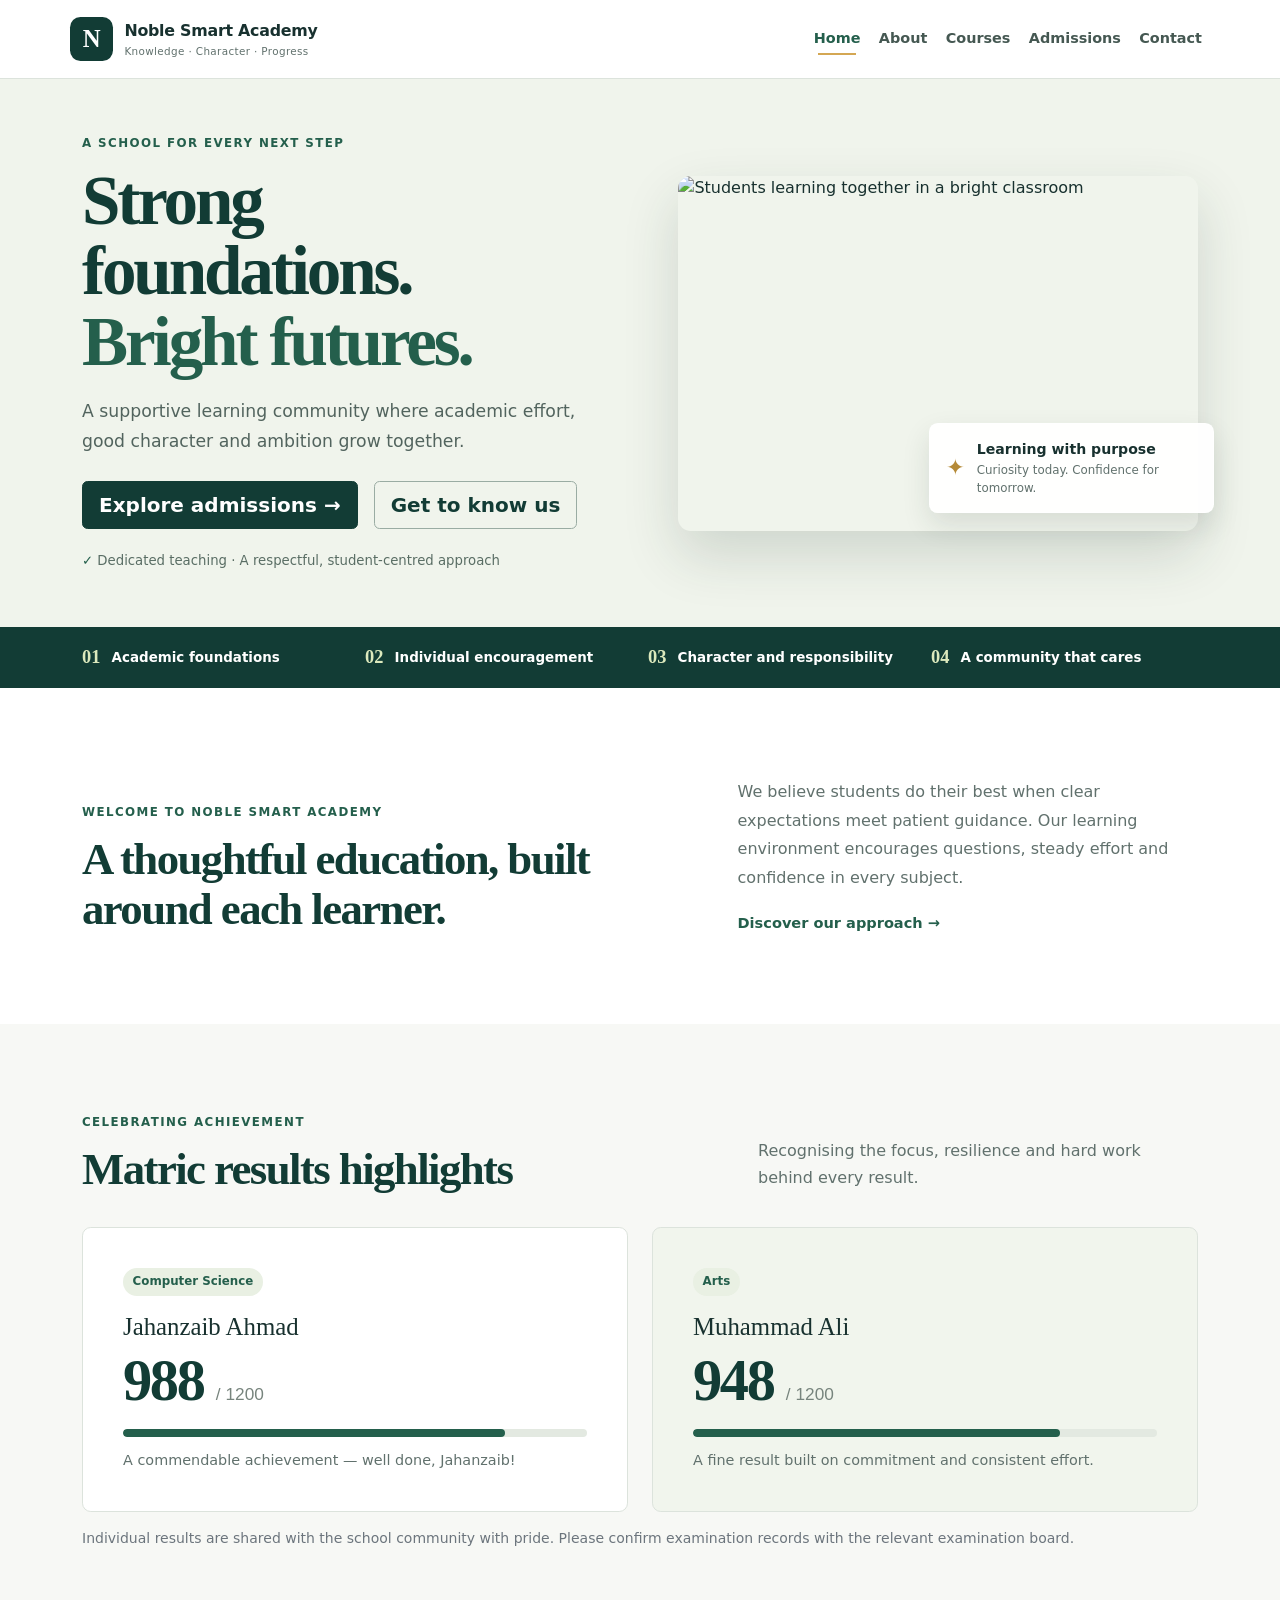
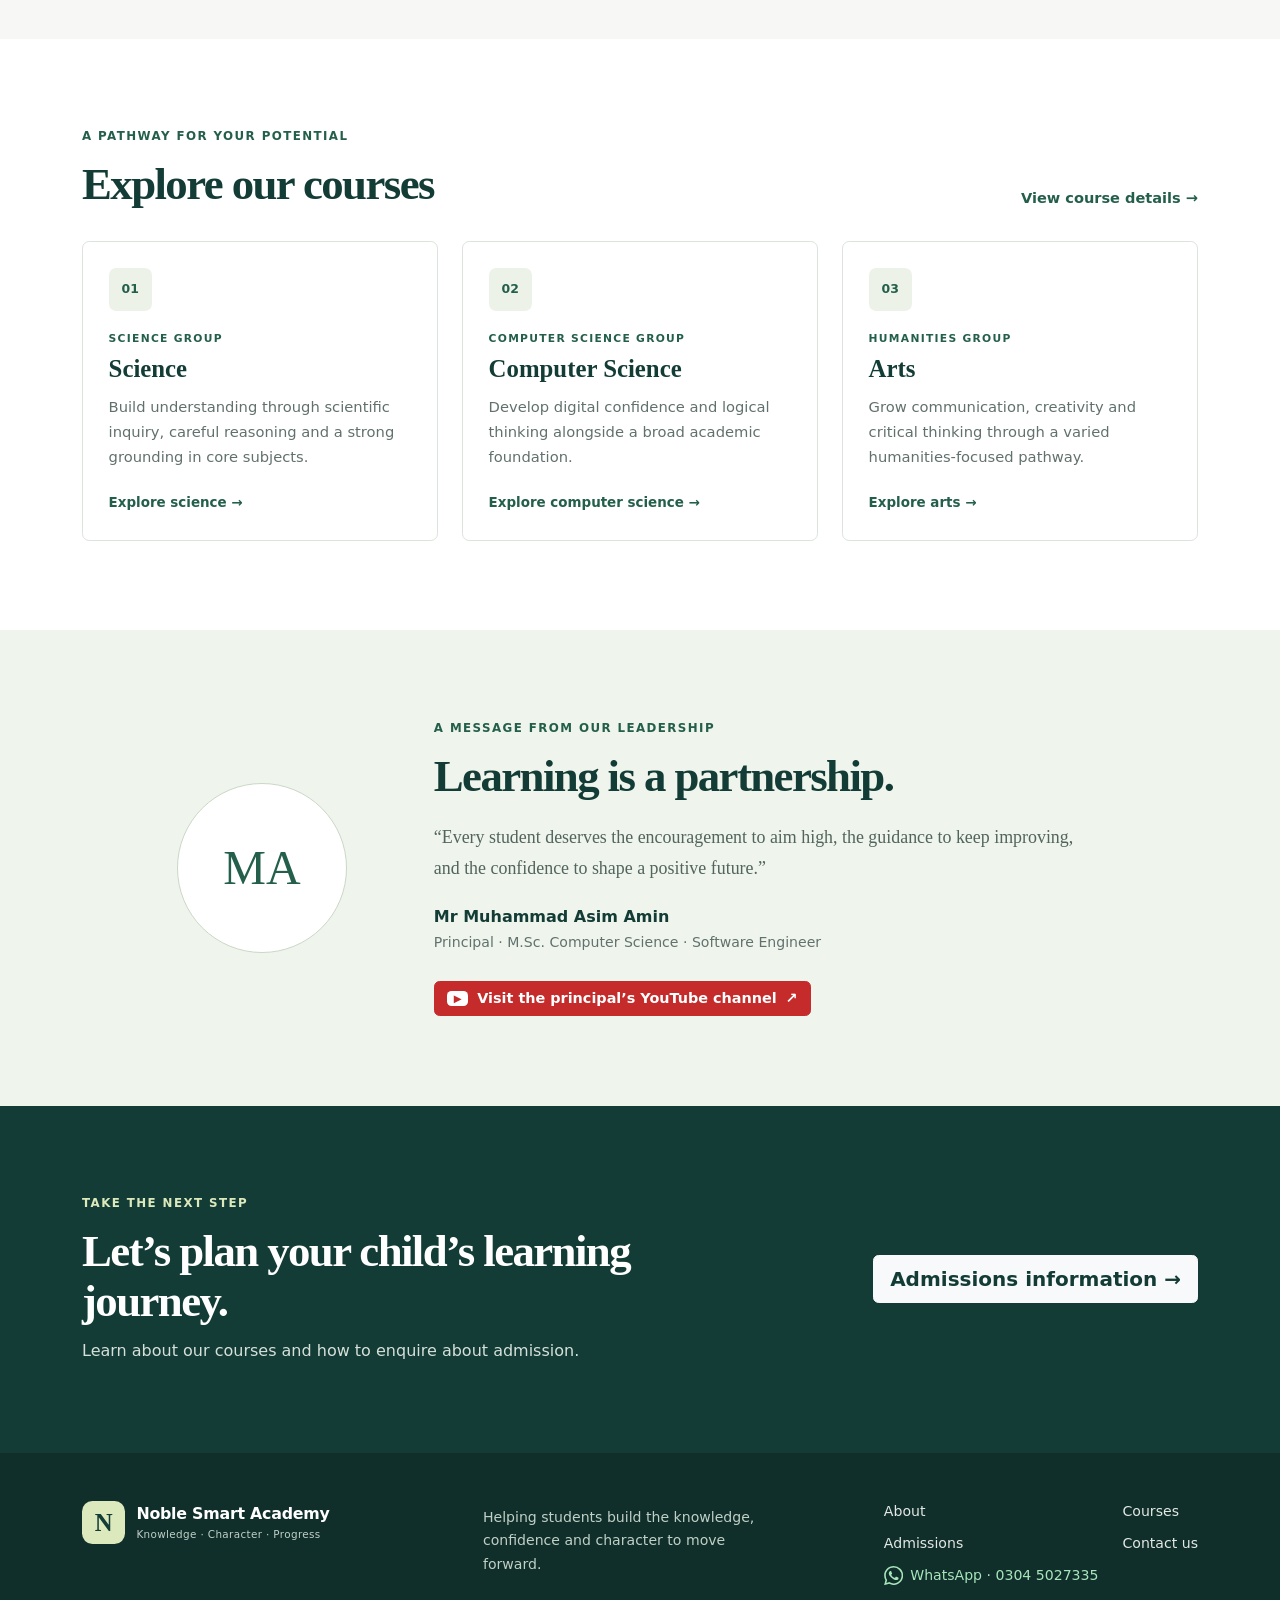
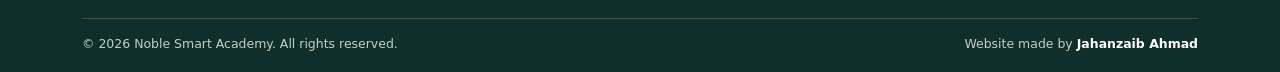
==== index.html @ 957cd731 "Add files via upload" ====
<!doctype html>
<html lang="en">
<head>
  <meta charset="utf-8">
  <meta name="viewport" content="width=device-width, initial-scale=1">
  <meta name="description" content="Noble Smart Academy supports confident learners through dedicated teaching, a strong academic foundation and purposeful learning.">
  <meta name="theme-color" content="#123c35">
  <link href="https://cdn.jsdelivr.net/npm/bootstrap@5.3.3/dist/css/bootstrap.min.css" rel="stylesheet">
  <link rel="stylesheet" href="style.css">
  <title>Noble Smart Academy | Learning with purpose</title>
</head>
<body>
  <a class="skip-link" href="#main-content">Skip to content</a>
  <header class="site-header">
    <nav class="navbar navbar-expand-lg container" aria-label="Main navigation">
      <a class="navbar-brand brand" href="index.html" aria-label="Noble Smart Academy home">
        <span class="brand-mark" aria-hidden="true">N</span>
        <span class="brand-copy"><strong>Noble Smart Academy</strong><small>Knowledge · Character · Progress</small></span>
      </a>
      <button class="navbar-toggler" type="button" data-bs-toggle="collapse" data-bs-target="#mainNav" aria-controls="mainNav" aria-expanded="false" aria-label="Toggle navigation">
        <span class="navbar-toggler-icon"></span>
      </button>
      <div class="collapse navbar-collapse" id="mainNav">
        <ul class="navbar-nav ms-auto align-items-lg-center">
          <li class="nav-item"><a class="nav-link active" aria-current="page" href="index.html">Home</a></li>
          <li class="nav-item"><a class="nav-link" href="about.html">About</a></li>
          <li class="nav-item"><a class="nav-link" href="courses.html">Courses</a></li>
          <li class="nav-item"><a class="nav-link" href="admission.html">Admissions</a></li>
          <li class="nav-item"><a class="nav-link" href="contact%20us.html">Contact</a></li>
        </ul>
      </div>
    </nav>
  </header>

  <main id="main-content">
    <section class="hero">
      <div class="container hero-grid">
        <div class="hero-copy">
          <p class="eyebrow">A school for every next step</p>
          <h1>Strong foundations.<br><span>Bright futures.</span></h1>
          <p class="hero-lead">A supportive learning community where academic effort, good character and ambition grow together.</p>
          <div class="d-flex flex-wrap gap-3 mt-4">
            <a class="btn btn-brand btn-lg" href="admission.html">Explore admissions <span aria-hidden="true">→</span></a>
            <a class="btn btn-outline-brand btn-lg" href="about.html">Get to know us</a>
          </div>
          <p class="hero-note"><span aria-hidden="true">✓</span> Dedicated teaching · A respectful, student-centred approach</p>
        </div>
        <div class="hero-photo">
          <img src="https://images.unsplash.com/photo-1509062522246-3755977927d7?auto=format&amp;fit=crop&amp;w=1200&amp;q=85" alt="Students learning together in a bright classroom">
          <div class="photo-caption"><span class="caption-icon" aria-hidden="true">✦</span><span><strong>Learning with purpose</strong><small>Curiosity today. Confidence for tomorrow.</small></span></div>
        </div>
      </div>
    </section>

    <section class="trust-strip" aria-label="Our educational priorities">
      <div class="container trust-grid">
        <p><span>01</span> Academic foundations</p>
        <p><span>02</span> Individual encouragement</p>
        <p><span>03</span> Character and responsibility</p>
        <p><span>04</span> A community that cares</p>
      </div>
    </section>

    <section class="section-padding" aria-labelledby="welcome-title">
      <div class="container intro-grid">
        <div>
          <p class="eyebrow">Welcome to Noble Smart Academy</p>
          <h2 id="welcome-title">A thoughtful education, built around each learner.</h2>
        </div>
        <div class="intro-copy">
          <p>We believe students do their best when clear expectations meet patient guidance. Our learning environment encourages questions, steady effort and confidence in every subject.</p>
          <a class="text-link" href="about.html">Discover our approach <span aria-hidden="true">→</span></a>
        </div>
      </div>
    </section>

    <section class="results-section section-padding" aria-labelledby="results-title">
      <div class="container">
        <div class="section-heading">
          <div><p class="eyebrow">Celebrating achievement</p><h2 id="results-title">Matric results highlights</h2></div>
          <p>Recognising the focus, resilience and hard work behind every result.</p>
        </div>
        <div class="row g-4">
          <div class="col-md-6">
            <article class="result-card">
              <span class="result-label">Computer Science</span>
              <h3>Jahanzaib Ahmad</h3>
              <p class="result-score">988 <span>/ 1200</span></p>
              <div class="progress" role="progressbar" aria-label="Jahanzaib Ahmad's marks out of 1200" aria-valuenow="988" aria-valuemin="0" aria-valuemax="1200"><div class="progress-bar" style="width:82.33%"></div></div>
              <p class="result-caption">A commendable achievement — well done, Jahanzaib!</p>
            </article>
          </div>
          <div class="col-md-6">
            <article class="result-card result-card-alt">
              <span class="result-label">Arts</span>
              <h3>Muhammad Ali</h3>
              <p class="result-score">948 <span>/ 1200</span></p>
              <div class="progress" role="progressbar" aria-label="Muhammad Ali's marks out of 1200" aria-valuenow="948" aria-valuemin="0" aria-valuemax="1200"><div class="progress-bar" style="width:79%"></div></div>
              <p class="result-caption">A fine result built on commitment and consistent effort.</p>
            </article>
          </div>
        </div>
        <p class="small text-secondary mt-3 mb-0">Individual results are shared with the school community with pride. Please confirm examination records with the relevant examination board.</p>
      </div>
    </section>

    <section class="section-padding" aria-labelledby="courses-title">
      <div class="container">
        <div class="section-heading">
          <div><p class="eyebrow">A pathway for your potential</p><h2 id="courses-title">Explore our courses</h2></div>
          <a class="text-link" href="courses.html">View course details <span aria-hidden="true">→</span></a>
        </div>
        <div class="row g-4">
          <div class="col-md-4"><article class="course-card"><span class="course-icon" aria-hidden="true">01</span><p class="eyebrow">Science group</p><h3>Science</h3><p>Build understanding through scientific inquiry, careful reasoning and a strong grounding in core subjects.</p><a class="text-link" href="courses.html#science">Explore science <span aria-hidden="true">→</span></a></article></div>
          <div class="col-md-4"><article class="course-card"><span class="course-icon" aria-hidden="true">02</span><p class="eyebrow">Computer science group</p><h3>Computer Science</h3><p>Develop digital confidence and logical thinking alongside a broad academic foundation.</p><a class="text-link" href="courses.html#computer-science">Explore computer science <span aria-hidden="true">→</span></a></article></div>
          <div class="col-md-4"><article class="course-card"><span class="course-icon" aria-hidden="true">03</span><p class="eyebrow">Humanities group</p><h3>Arts</h3><p>Grow communication, creativity and critical thinking through a varied humanities-focused pathway.</p><a class="text-link" href="courses.html#arts">Explore arts <span aria-hidden="true">→</span></a></article></div>
        </div>
      </div>
    </section>

    <section class="principal-section section-padding" aria-labelledby="principal-title">
      <div class="container principal-grid">
        <div class="principal-monogram" aria-hidden="true">MA</div>
        <div>
          <p class="eyebrow">A message from our leadership</p>
          <h2 id="principal-title">Learning is a partnership.</h2>
          <blockquote>“Every student deserves the encouragement to aim high, the guidance to keep improving, and the confidence to shape a positive future.”</blockquote>
          <p class="principal-name">Mr Muhammad Asim Amin</p>
          <p class="principal-role">Principal · M.Sc. Computer Science · Software Engineer</p>
          <a class="btn btn-youtube mt-3" href="https://www.youtube.com/@sirasimamin05" target="_blank" rel="noopener noreferrer"><span class="youtube-icon" aria-hidden="true">▶</span> Visit the principal’s YouTube channel <span aria-hidden="true">↗</span></a>
        </div>
      </div>
    </section>

    <section class="admission-cta section-padding">
      <div class="container cta-inner">
        <div><p class="eyebrow">Take the next step</p><h2>Let’s plan your child’s learning journey.</h2><p>Learn about our courses and how to enquire about admission.</p></div>
        <a class="btn btn-light btn-lg" href="admission.html">Admissions information <span aria-hidden="true">→</span></a>
      </div>
    </section>
  </main>

  <footer class="site-footer">
    <div class="container">
      <div class="footer-main">
        <a class="brand footer-brand" href="index.html"><span class="brand-mark" aria-hidden="true">N</span><span class="brand-copy"><strong>Noble Smart Academy</strong><small>Knowledge · Character · Progress</small></span></a>
        <p class="footer-description">Helping students build the knowledge, confidence and character to move forward.</p>
        <nav class="footer-nav" aria-label="Footer navigation"><a href="about.html">About</a><a href="courses.html">Courses</a><a href="admission.html">Admissions</a><a href="contact%20us.html">Contact us</a><a class="whatsapp-link" href="https://wa.me/923045027335" target="_blank" rel="noopener noreferrer" aria-label="Contact Noble Smart Academy on WhatsApp at 0304 5027335"><svg viewBox="0 0 24 24" aria-hidden="true"><path d="M20.5 3.5A11.8 11.8 0 0 0 12.08 0C5.53 0 .2 5.33.2 11.88c0 2.1.55 4.15 1.6 5.96L.1 24l6.32-1.66a11.9 11.9 0 0 0 5.66 1.44h.01c6.55 0 11.88-5.33 11.88-11.88 0-3.17-1.23-6.15-3.47-8.4Zm-8.42 18.25c-1.77 0-3.5-.48-5.02-1.38l-.36-.22-3.75.98 1-3.65-.24-.38a9.8 9.8 0 0 1-1.5-5.22c0-5.46 4.45-9.9 9.9-9.9a9.84 9.84 0 0 1 7.01 2.9 9.84 9.84 0 0 1 2.9 7c0 5.46-4.45 9.9-9.9 9.9Zm5.43-7.42c-.3-.15-1.77-.87-2.05-.97-.27-.1-.47-.15-.67.15-.2.3-.77.97-.94 1.17-.17.2-.35.22-.65.07-.3-.15-1.26-.46-2.4-1.46-.88-.78-1.47-1.75-1.64-2.05-.17-.3-.02-.46.13-.61.13-.13.3-.35.45-.52.15-.17.2-.3.3-.5.1-.2.05-.37-.02-.52-.08-.15-.67-1.62-.92-2.22-.24-.58-.49-.5-.67-.51h-.57c-.2 0-.52.07-.8.37-.27.3-1.04 1.02-1.04 2.5s1.07 2.9 1.22 3.1c.15.2 2.1 3.2 5.1 4.48.72.31 1.28.5 1.72.64.72.23 1.38.2 1.9.12.58-.09 1.77-.72 2.02-1.42.25-.7.25-1.3.17-1.42-.07-.12-.27-.2-.57-.35Z"/></svg><span>WhatsApp · 0304 5027335</span></a></nav>
      </div>
      <div class="footer-bottom"><span>© <span id="year">2026</span> Noble Smart Academy. All rights reserved.</span><span class="developer-credit">Website made by <strong>Jahanzaib Ahmad</strong></span></div>
    </div>
  </footer>
  <script src="https://cdn.jsdelivr.net/npm/bootstrap@5.3.3/dist/js/bootstrap.bundle.min.js"></script>
  <script>document.getElementById('year').textContent = new Date().getFullYear();</script>
</body>
</html>
---- style.css ----
:root {
  color-scheme: light;
  --ink: #18312f;
  --muted: #61716d;
  --paper: #f7f8f5;
  --white: #fff;
  --green: #123c35;
  --green-mid: #245f4c;
  --lime: #dce9bd;
  --gold: #d4a753;
  --line: #dce3dc;
  font-family: "Segoe UI", Arial, sans-serif;
  color: var(--ink);
  background: var(--paper);
  font-synthesis: none;
  text-rendering: optimizeLegibility;
}

* { box-sizing: border-box; }
html { scroll-behavior: smooth; }
body { min-width: 320px; margin: 0; color: var(--ink); background: var(--white); }
a { color: inherit; }
img { max-width: 100%; }
.skip-link { position: absolute; z-index: 1100; top: .5rem; left: .5rem; padding: .75rem 1rem; transform: translateY(-160%); background: var(--white); color: var(--green); }
.skip-link:focus { transform: translateY(0); }

.site-header { position: relative; z-index: 10; background: var(--white); border-bottom: 1px solid var(--line); }
.site-header .navbar { min-height: 78px; padding-top: .65rem; padding-bottom: .65rem; }
.brand { display: inline-flex; align-items: center; gap: .7rem; color: var(--ink); text-decoration: none; }
.brand:hover { color: var(--green-mid); }
.brand-mark { display: grid; width: 2.7rem; aspect-ratio: 1; place-items: center; border-radius: .65rem; background: var(--green); color: var(--white); font-family: Georgia, serif; font-size: 1.55rem; font-weight: 700; }
.brand-copy { display: grid; gap: .1rem; }
.brand-copy strong { font-size: .99rem; letter-spacing: -.015em; }
.brand-copy small { color: var(--muted); font-size: .65rem; letter-spacing: .035em; }
.site-header .navbar-nav { gap: .15rem; }
.site-header .nav-link { padding: .65rem .75rem; color: #455852; font-size: .9rem; font-weight: 600; }
.site-header .nav-link:hover, .site-header .nav-link.active { color: var(--green-mid); }
.site-header .nav-link.active { position: relative; }
.site-header .nav-link.active::after { position: absolute; right: .75rem; bottom: .35rem; left: .75rem; height: 2px; background: var(--gold); content: ""; }
.navbar-toggler { border-color: var(--line); }
.navbar-toggler:focus { box-shadow: 0 0 0 .2rem rgb(36 95 76 / 18%); }
.btn-brand { --bs-btn-color: #fff; --bs-btn-bg: var(--green); --bs-btn-border-color: var(--green); --bs-btn-hover-color: #fff; --bs-btn-hover-bg: #245f4c; --bs-btn-hover-border-color: #245f4c; --bs-btn-active-color: #fff; --bs-btn-active-bg: #102f2b; --bs-btn-active-border-color: #102f2b; --bs-btn-font-weight: 700; }
.btn-outline-brand { --bs-btn-color: var(--green); --bs-btn-border-color: #9aaca3; --bs-btn-hover-color: #fff; --bs-btn-hover-bg: var(--green); --bs-btn-hover-border-color: var(--green); --bs-btn-font-weight: 600; }
.btn { border-radius: .35rem; }

.hero { overflow: hidden; background: #f0f4ec; }
.hero-grid { display: grid; min-height: 530px; grid-template-columns: 1fr 1fr; align-items: center; gap: clamp(2rem, 6vw, 5.5rem); padding-top: 3.5rem; padding-bottom: 3.5rem; }
.hero-copy { max-width: 590px; }
.eyebrow { margin: 0 0 .8rem; color: var(--green-mid); font-size: .74rem; font-weight: 800; letter-spacing: .12em; text-transform: uppercase; }
h1, h2, h3, h4, p { margin-top: 0; }
h1, h2, h3 { font-family: Georgia, "Times New Roman", serif; }
.hero h1 { margin-bottom: 1.2rem; color: var(--green); font-size: clamp(2.8rem, 5.4vw, 5rem); font-weight: 600; letter-spacing: -.045em; line-height: 1.02; }
.hero h1 span { color: var(--green-mid); }
.hero-lead { max-width: 500px; margin-bottom: 0; color: #52645e; font-size: 1.08rem; line-height: 1.75; }
.hero-note { margin: 1.4rem 0 0; color: #596d64; font-size: .83rem; }
.hero-note span { color: var(--green-mid); font-weight: 800; }
.hero-photo { position: relative; min-width: 0; }
.hero-photo > img { display: block; width: 100%; height: 355px; border-radius: .8rem; object-fit: cover; box-shadow: 0 24px 55px rgb(28 55 42 / 16%); }
.photo-caption { position: absolute; right: -1rem; bottom: 1.1rem; display: flex; align-items: center; gap: .75rem; max-width: 285px; padding: .9rem 1rem; border: 1px solid rgb(255 255 255 / 65%); border-radius: .55rem; background: rgb(255 255 255 / 95%); box-shadow: 0 12px 28px rgb(30 48 40 / 12%); }
.caption-icon { color: #b58a37; font-size: 1.4rem; }
.photo-caption strong, .photo-caption small { display: block; }
.photo-caption strong { font-size: .88rem; }
.photo-caption small { margin-top: .15rem; color: var(--muted); font-size: .74rem; }

.trust-strip { background: var(--green); color: var(--white); }
.trust-grid { display: grid; grid-template-columns: repeat(4, 1fr); gap: 1rem; padding-top: 1.05rem; padding-bottom: 1.05rem; }
.trust-grid p { display: flex; align-items: center; gap: .7rem; margin: 0; font-size: .84rem; font-weight: 600; }
.trust-grid span { color: var(--lime); font-family: Georgia, serif; font-size: 1.15rem; }
.section-padding { padding-top: clamp(3.5rem, 7vw, 6rem); padding-bottom: clamp(3.5rem, 7vw, 6rem); }
.intro-grid { display: grid; grid-template-columns: 1fr .8fr; align-items: end; gap: 5rem; }
h2 { margin-bottom: 0; color: var(--green); font-size: clamp(2rem, 3.5vw, 3.15rem); font-weight: 600; letter-spacing: -.035em; line-height: 1.12; }
.intro-copy p, .content-narrow > p:not(.eyebrow), .contact-grid > div > p:not(.eyebrow) { color: var(--muted); line-height: 1.8; }
.intro-copy p { margin-bottom: 1.1rem; }
.text-link { color: var(--green-mid); font-size: .91rem; font-weight: 700; text-decoration: none; }
.text-link:hover { color: #9b6130; text-decoration: underline; text-underline-offset: 3px; }
.section-heading { display: flex; align-items: end; justify-content: space-between; gap: 2rem; margin-bottom: 2rem; }
.section-heading > p { max-width: 440px; margin-bottom: .2rem; color: var(--muted); line-height: 1.7; }

.results-section { background: var(--paper); }
.result-card { height: 100%; padding: clamp(1.5rem, 4vw, 2.5rem); border: 1px solid var(--line); border-radius: .55rem; background: var(--white); }
.result-card-alt { background: #f1f5ed; }
.result-label { display: inline-block; margin-bottom: 1rem; padding: .35rem .6rem; border-radius: 2rem; background: #e9f0e3; color: var(--green-mid); font-size: .74rem; font-weight: 700; }
.result-card h3 { margin-bottom: .25rem; color: var(--ink); font-size: 1.55rem; }
.result-score { margin: .25rem 0 .8rem; color: var(--green); font-family: Georgia, serif; font-size: clamp(2.6rem, 5vw, 3.65rem); font-weight: 700; letter-spacing: -.04em; line-height: 1.2; }
.result-score span { color: #77847d; font-family: "Segoe UI", Arial, sans-serif; font-size: 1.08rem; font-weight: 500; letter-spacing: 0; }
.result-card .progress { height: .48rem; border-radius: 2rem; background: #e3e9e1; }
.result-card .progress-bar { border-radius: 2rem; background: var(--green-mid); }
.result-caption { margin: .8rem 0 0; color: var(--muted); font-size: .9rem; }

.course-card, .course-detail, .value-card { height: 100%; padding: 1.6rem; border: 1px solid var(--line); border-radius: .45rem; background: var(--white); transition: border-color .2s ease, transform .2s ease, box-shadow .2s ease; }
.course-card:hover, .course-detail:hover, .value-card:hover { transform: translateY(-3px); border-color: #afc3ad; box-shadow: 0 12px 30px rgb(28 55 42 / 7%); }
.course-icon { display: grid; width: 2.7rem; height: 2.7rem; margin-bottom: 1.25rem; place-items: center; border-radius: .45rem; background: #edf2e9; color: var(--green-mid); font-size: .78rem; font-weight: 800; }
.course-card .eyebrow { margin-bottom: .45rem; font-size: .67rem; }
.course-card h3, .course-detail h3, .value-card h3 { margin-bottom: .65rem; color: var(--green); font-size: 1.55rem; font-weight: 600; }
.course-card > p:not(.eyebrow), .course-detail > p:not(.eyebrow), .value-card p { min-height: 5rem; margin-bottom: 1rem; color: var(--muted); font-size: .92rem; line-height: 1.7; }
.course-card .text-link { font-size: .84rem; }
.principal-section { background: #eff4ec; }
.principal-grid { display: grid; grid-template-columns: 180px 1fr; align-items: center; gap: clamp(2rem, 6vw, 5rem); max-width: 950px; }
.principal-monogram { display: grid; width: 170px; aspect-ratio: 1; place-items: center; border: 1px solid #cbd8c6; border-radius: 50%; background: var(--white); color: var(--green-mid); font-family: Georgia, serif; font-size: 3rem; }
.principal-grid h2 { max-width: 690px; }
.principal-grid blockquote { max-width: 680px; margin: 1.3rem 0; color: #52645e; font-family: Georgia, serif; font-size: 1.12rem; line-height: 1.75; }
.principal-name { margin-bottom: .2rem; color: var(--green); font-size: 1rem; font-weight: 800; }
.principal-role { margin-bottom: .7rem; color: var(--muted); font-size: .88rem; }
.principal-grid > div:last-child > p:last-child { max-width: 700px; margin-bottom: 0; color: var(--muted); line-height: 1.7; }
.btn-youtube { display: inline-flex; align-items: center; gap: .55rem; border-color: #c52b2b; background: #c52b2b; color: var(--white); font-size: .9rem; font-weight: 700; }
.btn-youtube:hover { border-color: #a91f1f; background: #a91f1f; color: var(--white); }
.youtube-icon { display: grid; width: 1.35rem; height: .95rem; place-items: center; border-radius: .28rem; background: var(--white); color: #c52b2b; font-size: .64rem; }
.admission-cta { background: var(--green); color: var(--white); }
.cta-inner { display: flex; align-items: center; justify-content: space-between; gap: 2rem; }
.cta-inner .eyebrow { color: var(--lime); }
.cta-inner h2 { max-width: 680px; color: var(--white); }
.cta-inner p:not(.eyebrow) { margin: .8rem 0 0; color: #d6e0da; }
.cta-inner .btn { flex: 0 0 auto; color: var(--green); font-weight: 700; }

.page-banner { padding: clamp(3.5rem, 8vw, 6.5rem) 0; background: #eff4ec; }
.page-banner .container { max-width: 920px; }
.page-banner h1 { max-width: 850px; margin-bottom: .8rem; color: var(--green); font-size: clamp(2.6rem, 5.5vw, 4.5rem); font-weight: 600; letter-spacing: -.04em; }
.page-banner > .container > p:last-child { max-width: 720px; margin-bottom: 0; color: var(--muted); font-size: 1.08rem; line-height: 1.75; }
.content-narrow { max-width: 920px; }
.content-narrow > h2 { margin-bottom: 1.2rem; }
.content-narrow > p:not(.eyebrow) { font-size: 1.02rem; }
.value-grid { margin-top: 2rem !important; }
.value-card { padding: 1.35rem; }
.value-card > span { display: inline-block; margin-bottom: 1.2rem; color: #9a793d; font-family: Georgia, serif; font-size: 1.25rem; }
.value-card h3 { font-size: 1.3rem; }
.value-card p { min-height: auto; margin-bottom: 0; font-size: .88rem; }
.course-detail { padding: 1.75rem; }
.course-detail > p:not(.eyebrow) { min-height: 7rem; }
.course-detail h4 { margin: 1.2rem 0 .6rem; color: var(--green); font-size: .88rem; font-weight: 700; }
.course-detail ul { margin: 0; padding-left: 1.15rem; color: var(--muted); font-size: .88rem; line-height: 1.9; }
.course-detail > .eyebrow { margin-bottom: .45rem; }
.admission-steps { margin: 2rem 0; padding: 0; list-style: none; }
.admission-steps li { display: grid; grid-template-columns: 3.5rem 1fr; gap: 1rem; padding: 1.35rem 0; border-bottom: 1px solid var(--line); }
.admission-steps li > span { color: #9a793d; font-family: Georgia, serif; font-size: 1.3rem; }
.admission-steps h3 { margin-bottom: .4rem; color: var(--green); font-size: 1.25rem; font-weight: 600; }
.admission-steps p { margin-bottom: 0; color: var(--muted); line-height: 1.7; }
.notice-card { padding: 1.2rem 1.35rem; border-left: 3px solid var(--gold); background: #f6f5ef; color: #55635e; font-size: .92rem; line-height: 1.7; }
.contact-grid { display: grid; grid-template-columns: 1fr .8fr; align-items: start; gap: clamp(2rem, 7vw, 6rem); }
.contact-grid h2 { margin-bottom: 1rem; }
.contact-panel { padding: 1.7rem; border: 1px solid var(--line); border-radius: .45rem; background: var(--paper); }
.contact-panel h3 { margin-bottom: 1.2rem; color: var(--green); font-size: 1.55rem; }
.contact-list { margin: 0; padding: 0; list-style: none; }
.contact-list li { display: grid; grid-template-columns: 2rem 1fr; gap: .8rem; padding: .9rem 0; border-bottom: 1px solid var(--line); }
.contact-list li > span { color: #9a793d; font-family: Georgia, serif; font-size: 1.1rem; }
.contact-list strong { color: var(--ink); font-size: .92rem; }
.contact-list p { margin: .25rem 0 0; color: var(--muted); font-size: .86rem; line-height: 1.6; }
.btn-whatsapp { display: inline-flex; align-items: center; gap: .65rem; border-color: #188c53; background: #188c53; color: var(--white); font-size: .92rem; font-weight: 700; }
.btn-whatsapp:hover { border-color: #117443; background: #117443; color: var(--white); }
.btn-whatsapp svg { width: 1.4rem; height: 1.4rem; flex: 0 0 auto; fill: currentColor; }

.site-footer { padding: 3rem 0 1.1rem; background: #102f2b; color: var(--white); }
.footer-main { display: grid; grid-template-columns: 1fr 1fr auto; align-items: start; gap: 2rem; padding-bottom: 2rem; }
.footer-brand { color: var(--white); }
.footer-brand:hover { color: var(--lime); }
.footer-brand .brand-mark { background: var(--lime); color: var(--green); }
.footer-brand .brand-copy small { color: #c1d0c6; }
.footer-description { max-width: 300px; margin: .3rem 0 0; color: #c1d0c6; font-size: .88rem; line-height: 1.7; }
.footer-nav { display: grid; grid-template-columns: repeat(2, auto); gap: .7rem 1.5rem; }
.footer-nav a { color: #e3e9e4; font-size: .88rem; text-decoration: none; }
.footer-nav a:hover { color: var(--lime); text-decoration: underline; text-underline-offset: 3px; }
.footer-nav .whatsapp-link { display: inline-flex; align-items: center; gap: .45rem; color: #a8e5bb; }
.whatsapp-link svg { width: 1.2rem; height: 1.2rem; flex: 0 0 auto; fill: currentColor; }
.footer-bottom { display: flex; justify-content: space-between; gap: 1rem; padding-top: 1rem; border-top: 1px solid rgb(255 255 255 / 18%); color: #c1d0c6; font-size: .78rem; }
.developer-credit strong { color: var(--white); }
:focus-visible { outline: 3px solid #d4a753; outline-offset: 3px; }

@media (max-width: 991.98px) {
  .site-header .navbar-collapse { padding: .5rem 0 1rem; }
  .site-header .navbar-nav { align-items: stretch !important; }
  .site-header .nav-link.active::after { right: auto; width: 2rem; }
  .site-header .nav-item.ms-lg-3 { margin: .45rem 0 0; }
  .hero-grid { min-height: 0; gap: 2rem; }
  .trust-grid { grid-template-columns: repeat(2, 1fr); row-gap: .9rem; }
  .footer-main { grid-template-columns: 1fr 1fr; }
  .footer-nav { grid-column: 1 / -1; grid-template-columns: repeat(4, auto); justify-content: start; }
}
@media (max-width: 767.98px) {
  .site-header .navbar { min-height: 68px; }
  .brand-mark { width: 2.4rem; }
  .brand-copy strong { font-size: .92rem; }
  .brand-copy small { font-size: .59rem; }
  .hero-grid { grid-template-columns: 1fr; padding-top: 3rem; padding-bottom: 3.5rem; }
  .hero h1 { font-size: clamp(2.7rem, 10vw, 4rem); }
  .hero-photo > img { height: clamp(230px, 60vw, 360px); }
  .photo-caption { right: .65rem; bottom: .65rem; }
  .trust-grid { gap: .85rem .6rem; }
  .trust-grid p { align-items: flex-start; font-size: .77rem; }
  .trust-grid span { font-size: 1rem; }
  .intro-grid, .contact-grid { grid-template-columns: 1fr; gap: 1.25rem; }
  .section-heading { align-items: flex-start; flex-direction: column; gap: .8rem; }
  .course-card > p:not(.eyebrow), .course-detail > p:not(.eyebrow) { min-height: 0; }
  .principal-grid { grid-template-columns: 1fr; gap: 1.5rem; }
  .principal-monogram { width: 100px; font-size: 2rem; }
  .cta-inner { align-items: flex-start; flex-direction: column; }
  .cta-inner .btn { white-space: normal; }
  .footer-main { grid-template-columns: 1fr; gap: 1.25rem; }
  .footer-nav { grid-column: auto; grid-template-columns: repeat(2, auto); justify-content: start; }
}
@media (max-width: 575.98px) {
  .container { --bs-gutter-x: 1.5rem; }
  .hero-grid { gap: 1.6rem; }
  .hero-copy .btn { padding: .68rem .8rem; font-size: .9rem; }
  .trust-grid { grid-template-columns: 1fr 1fr; }
  .result-card { padding: 1.4rem; }
  .footer-bottom { align-items: flex-start; flex-direction: column; }
}
@media (prefers-reduced-motion: reduce) {
  html { scroll-behavior: auto; }
  *, *::before, *::after { scroll-behavior: auto !important; transition-duration: .01ms !important; animation-duration: .01ms !important; animation-iteration-count: 1 !important; }
}
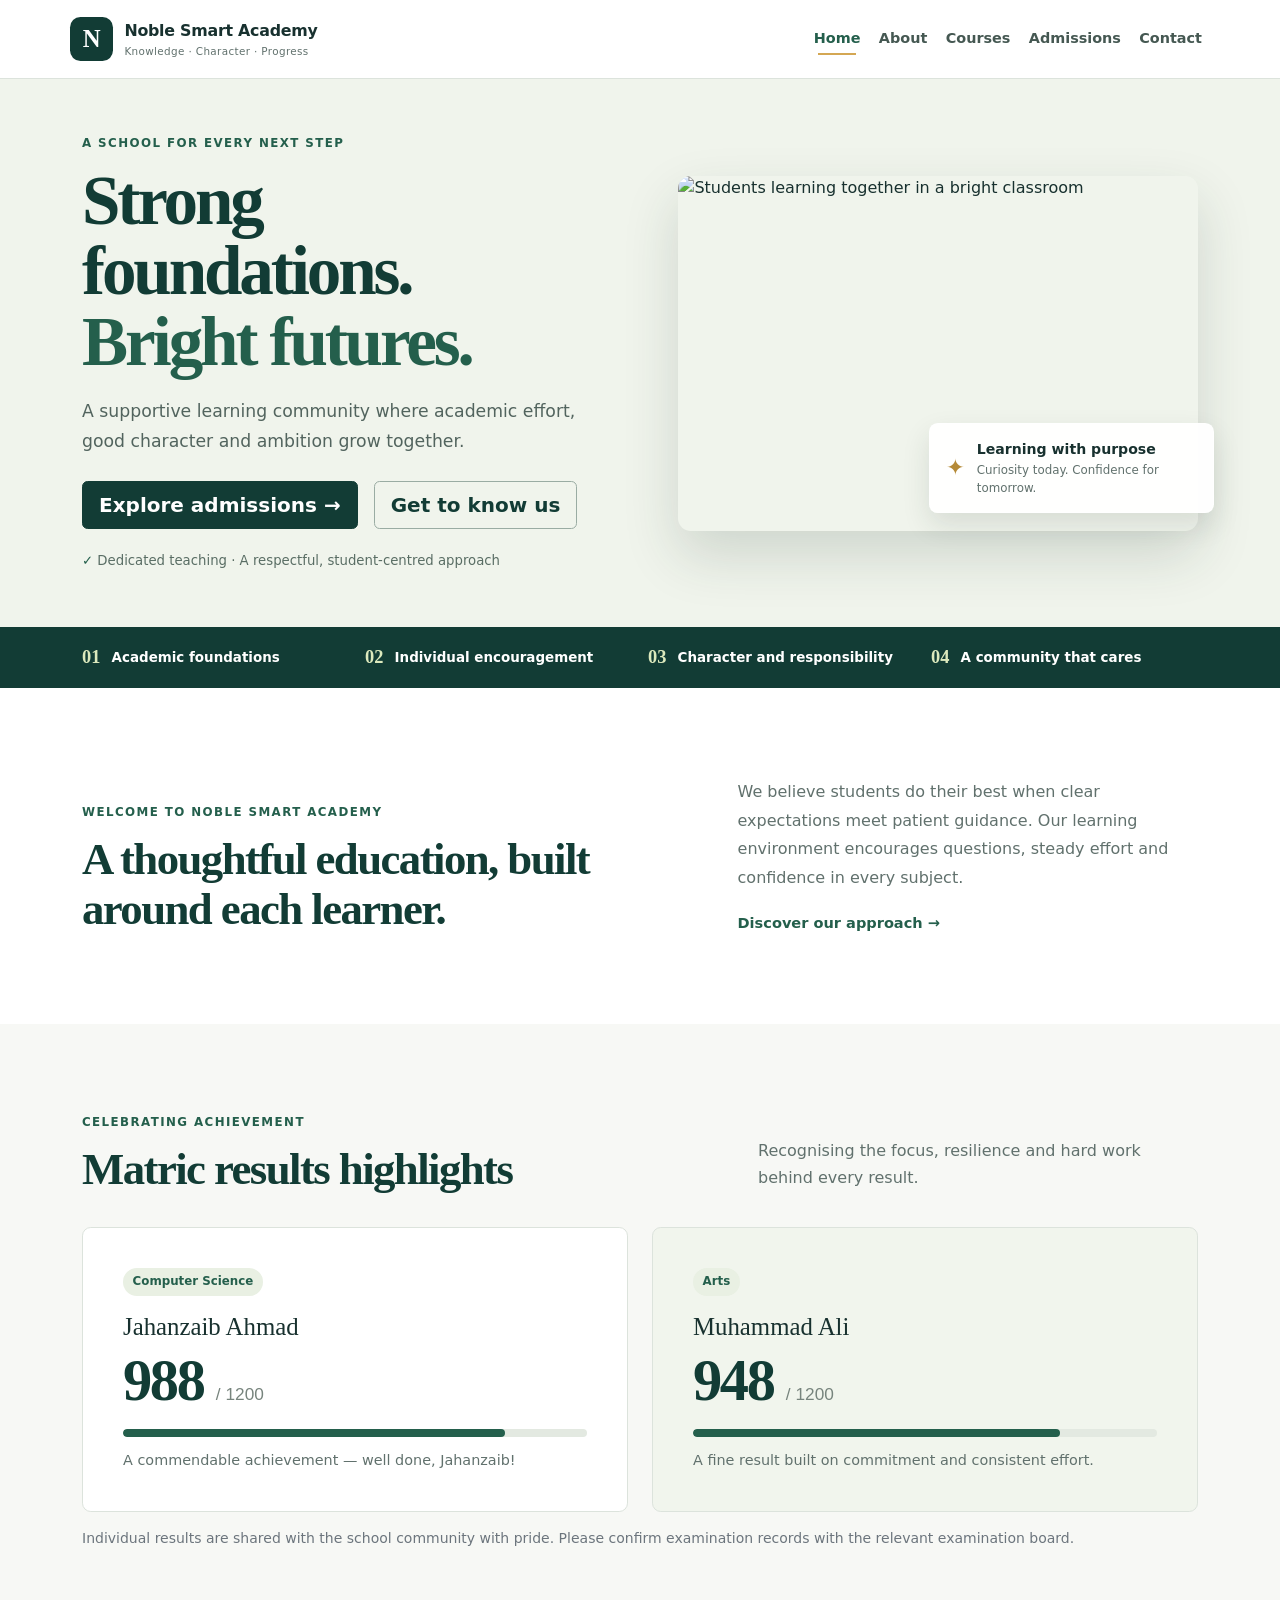
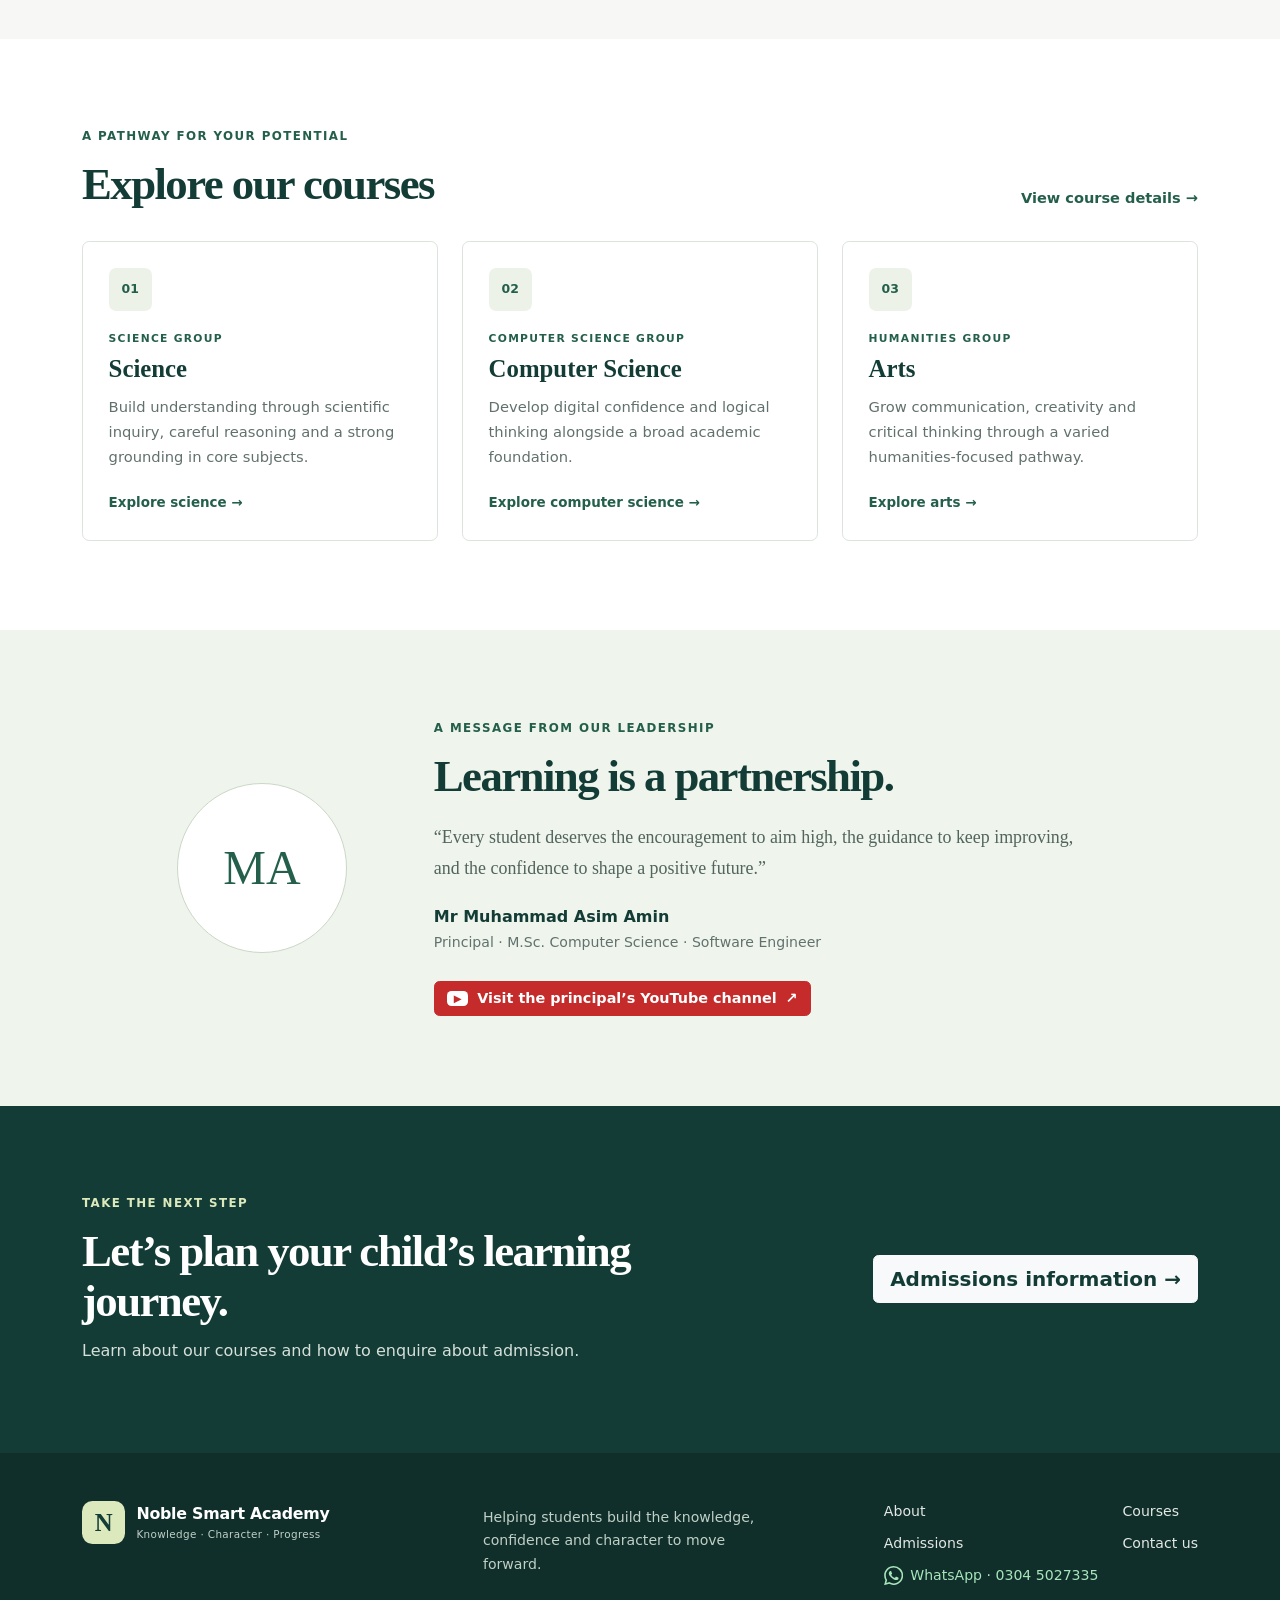
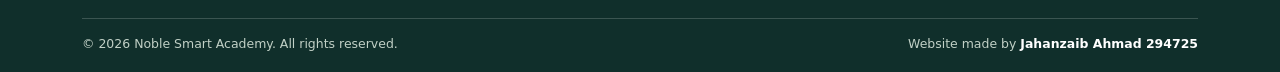
==== commit 88218212: "Update index.html" ====
--- a/index.html
+++ b/index.html
@@ -4,8 +4,8 @@
   <meta charset="utf-8">
   <meta name="viewport" content="width=device-width, initial-scale=1">
   <meta name="description" content="Noble Smart Academy supports confident learners through dedicated teaching, a strong academic foundation and purposeful learning.">
-  <meta name="theme-color" content="#123c35">
-  <link href="https://cdn.jsdelivr.net/npm/bootstrap@5.3.3/dist/css/bootstrap.min.css" rel="stylesheet">
+  <meta name="theme-color" content="#123c35"> <meta name="google-site-verification" content="xlSPmUV1JOk2fjiD3Kyhl_ovh9v1IImn-5_OEenf-YY" />                                                                                                               
+                                                   <link href="https://cdn.jsdelivr.net/npm/bootstrap@5.3.3/dist/css/bootstrap.min.css" rel="stylesheet">  
   <link rel="stylesheet" href="style.css">
   <title>Noble Smart Academy | Learning with purpose</title>
 </head>
@@ -147,7 +147,7 @@
         <p class="footer-description">Helping students build the knowledge, confidence and character to move forward.</p>
         <nav class="footer-nav" aria-label="Footer navigation"><a href="about.html">About</a><a href="courses.html">Courses</a><a href="admission.html">Admissions</a><a href="contact%20us.html">Contact us</a><a class="whatsapp-link" href="https://wa.me/923045027335" target="_blank" rel="noopener noreferrer" aria-label="Contact Noble Smart Academy on WhatsApp at 0304 5027335"><svg viewBox="0 0 24 24" aria-hidden="true"><path d="M20.5 3.5A11.8 11.8 0 0 0 12.08 0C5.53 0 .2 5.33.2 11.88c0 2.1.55 4.15 1.6 5.96L.1 24l6.32-1.66a11.9 11.9 0 0 0 5.66 1.44h.01c6.55 0 11.88-5.33 11.88-11.88 0-3.17-1.23-6.15-3.47-8.4Zm-8.42 18.25c-1.77 0-3.5-.48-5.02-1.38l-.36-.22-3.75.98 1-3.65-.24-.38a9.8 9.8 0 0 1-1.5-5.22c0-5.46 4.45-9.9 9.9-9.9a9.84 9.84 0 0 1 7.01 2.9 9.84 9.84 0 0 1 2.9 7c0 5.46-4.45 9.9-9.9 9.9Zm5.43-7.42c-.3-.15-1.77-.87-2.05-.97-.27-.1-.47-.15-.67.15-.2.3-.77.97-.94 1.17-.17.2-.35.22-.65.07-.3-.15-1.26-.46-2.4-1.46-.88-.78-1.47-1.75-1.64-2.05-.17-.3-.02-.46.13-.61.13-.13.3-.35.45-.52.15-.17.2-.3.3-.5.1-.2.05-.37-.02-.52-.08-.15-.67-1.62-.92-2.22-.24-.58-.49-.5-.67-.51h-.57c-.2 0-.52.07-.8.37-.27.3-1.04 1.02-1.04 2.5s1.07 2.9 1.22 3.1c.15.2 2.1 3.2 5.1 4.48.72.31 1.28.5 1.72.64.72.23 1.38.2 1.9.12.58-.09 1.77-.72 2.02-1.42.25-.7.25-1.3.17-1.42-.07-.12-.27-.2-.57-.35Z"/></svg><span>WhatsApp · 0304 5027335</span></a></nav>
       </div>
-      <div class="footer-bottom"><span>© <span id="year">2026</span> Noble Smart Academy. All rights reserved.</span><span class="developer-credit">Website made by <strong>Jahanzaib Ahmad</strong></span></div>
+      <div class="footer-bottom"><span>© <span id="year">2026</span> Noble Smart Academy. All rights reserved.</span><span class="developer-credit">Website made by <strong>Jahanzaib Ahmad 294725</strong></span></div>
     </div>
   </footer>
   <script src="https://cdn.jsdelivr.net/npm/bootstrap@5.3.3/dist/js/bootstrap.bundle.min.js"></script>
